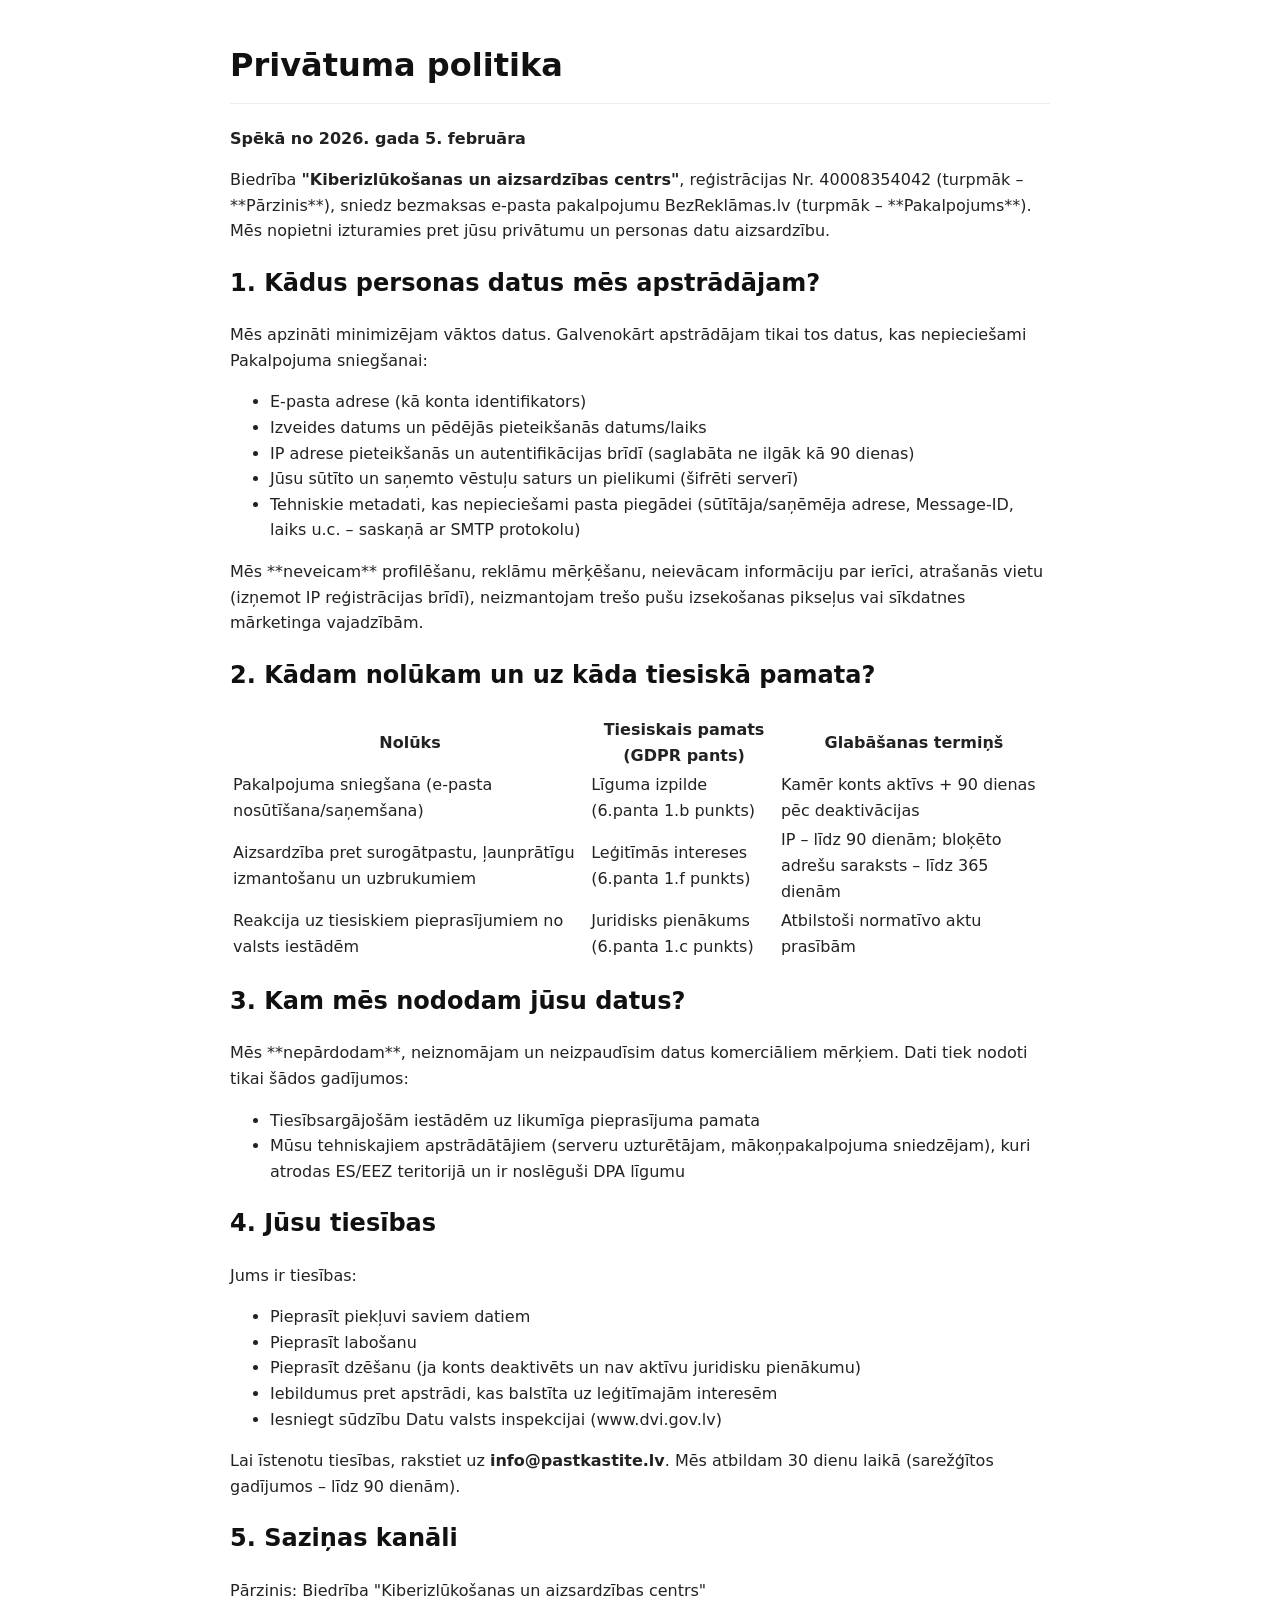
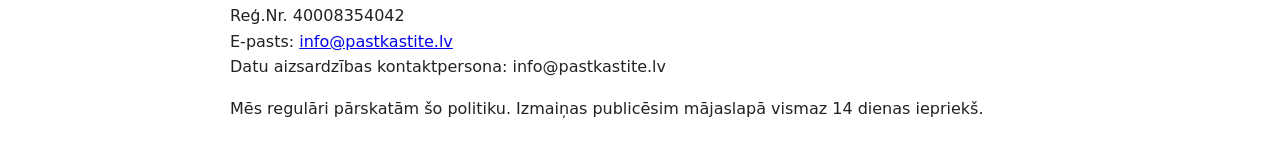
==== privacy.html @ 10760b5b "Add files via upload" ====
<!DOCTYPE html>
<html lang="lv">
<head>
  <meta charset="UTF-8">
  <meta name="viewport" content="width=device-width, initial-scale=1.0">
  <title>Privātuma politika — PASTKASTITE.LV</title>
  <style>
    body { font-family: system-ui, sans-serif; line-height: 1.6; max-width: 820px; margin: 40px auto; padding: 0 20px; color: #222; }
    h1, h2 { color: #111; }
    h1 { border-bottom: 1px solid #eee; padding-bottom: 12px; }
    .org { font-weight: bold; }
  </style>
</head>
<body>

<h1>Privātuma politika</h1>

<p><strong>Spēkā no 2026. gada 5. februāra</strong></p>

<p>Biedrība <span class="org">"Kiberizlūkošanas un aizsardzības centrs"</span>, reģistrācijas Nr. 40008354042 (turpmāk – **Pārzinis**), sniedz bezmaksas e-pasta pakalpojumu BezReklāmas.lv (turpmāk – **Pakalpojums**). Mēs nopietni izturamies pret jūsu privātumu un personas datu aizsardzību.</p>

<h2>1. Kādus personas datus mēs apstrādājam?</h2>

<p>Mēs apzināti minimizējam vāktos datus. Galvenokārt apstrādājam tikai tos datus, kas nepieciešami Pakalpojuma sniegšanai:</p>
<ul>
  <li>E-pasta adrese (kā konta identifikators)</li>
  <li>Izveides datums un pēdējās pieteikšanās datums/laiks</li>
  <li>IP adrese pieteikšanās un autentifikācijas brīdī (saglabāta ne ilgāk kā 90 dienas)</li>
  <li>Jūsu sūtīto un saņemto vēstuļu saturs un pielikumi (šifrēti serverī)</li>
  <li>Tehniskie metadati, kas nepieciešami pasta piegādei (sūtītāja/saņēmēja adrese, Message-ID, laiks u.c. – saskaņā ar SMTP protokolu)</li>
</ul>

<p>Mēs **neveicam** profilēšanu, reklāmu mērķēšanu, neievācam informāciju par ierīci, atrašanās vietu (izņemot IP reģistrācijas brīdī), neizmantojam trešo pušu izsekošanas pikseļus vai sīkdatnes mārketinga vajadzībām.</p>

<h2>2. Kādam nolūkam un uz kāda tiesiskā pamata?</h2>

<table>
  <tr><th>Nolūks</th><th>Tiesiskais pamats (GDPR pants)</th><th>Glabāšanas termiņš</th></tr>
  <tr><td>Pakalpojuma sniegšana (e-pasta nosūtīšana/saņemšana)</td><td>Līguma izpilde (6.panta 1.b punkts)</td><td>Kamēr konts aktīvs + 90 dienas pēc deaktivācijas</td></tr>
  <tr><td>Aizsardzība pret surogātpastu, ļaunprātīgu izmantošanu un uzbrukumiem</td><td>Leģitīmās intereses (6.panta 1.f punkts)</td><td>IP – līdz 90 dienām; bloķēto adrešu saraksts – līdz 365 dienām</td></tr>
  <tr><td>Reakcija uz tiesiskiem pieprasījumiem no valsts iestādēm</td><td>Juridisks pienākums (6.panta 1.c punkts)</td><td>Atbilstoši normatīvo aktu prasībām</td></tr>
</table>

<h2>3. Kam mēs nododam jūsu datus?</h2>

<p>Mēs **nepārdodam**, neiznomājam un neizpaudīsim datus komerciāliem mērķiem. Dati tiek nodoti tikai šādos gadījumos:</p>
<ul>
  <li>Tiesībsargājošām iestādēm uz likumīga pieprasījuma pamata</li>
  <li>Mūsu tehniskajiem apstrādātājiem (serveru uzturētājam, mākoņpakalpojuma sniedzējam), kuri atrodas ES/EEZ teritorijā un ir noslēguši DPA līgumu</li>
</ul>

<h2>4. Jūsu tiesības</h2>

<p>Jums ir tiesības:</p>
<ul>
  <li>Pieprasīt piekļuvi saviem datiem</li>
  <li>Pieprasīt labošanu</li>
  <li>Pieprasīt dzēšanu (ja konts deaktivēts un nav aktīvu juridisku pienākumu)</li>
  <li>Iebildumus pret apstrādi, kas balstīta uz leģitīmajām interesēm</li>
  <li>Iesniegt sūdzību Datu valsts inspekcijai (www.dvi.gov.lv)</li>
</ul>

<p>Lai īstenotu tiesības, rakstiet uz <strong>info@pastkastite.lv</strong>. Mēs atbildam 30 dienu laikā (sarežģītos gadījumos – līdz 90 dienām).</p>

<h2>5. Saziņas kanāli</h2>

<p>Pārzinis: Biedrība "Kiberizlūkošanas un aizsardzības centrs"<br>
Reģ.Nr. 40008354042<br>
E-pasts: <a href="mailto:info@pastkastite.lv">info@pastkastite.lv</a><br>
Datu aizsardzības kontaktpersona: info@pastkastite.lv</p>

<p>Mēs regulāri pārskatām šo politiku. Izmaiņas publicēsim mājaslapā vismaz 14 dienas iepriekš.</p>

</body>
</html>
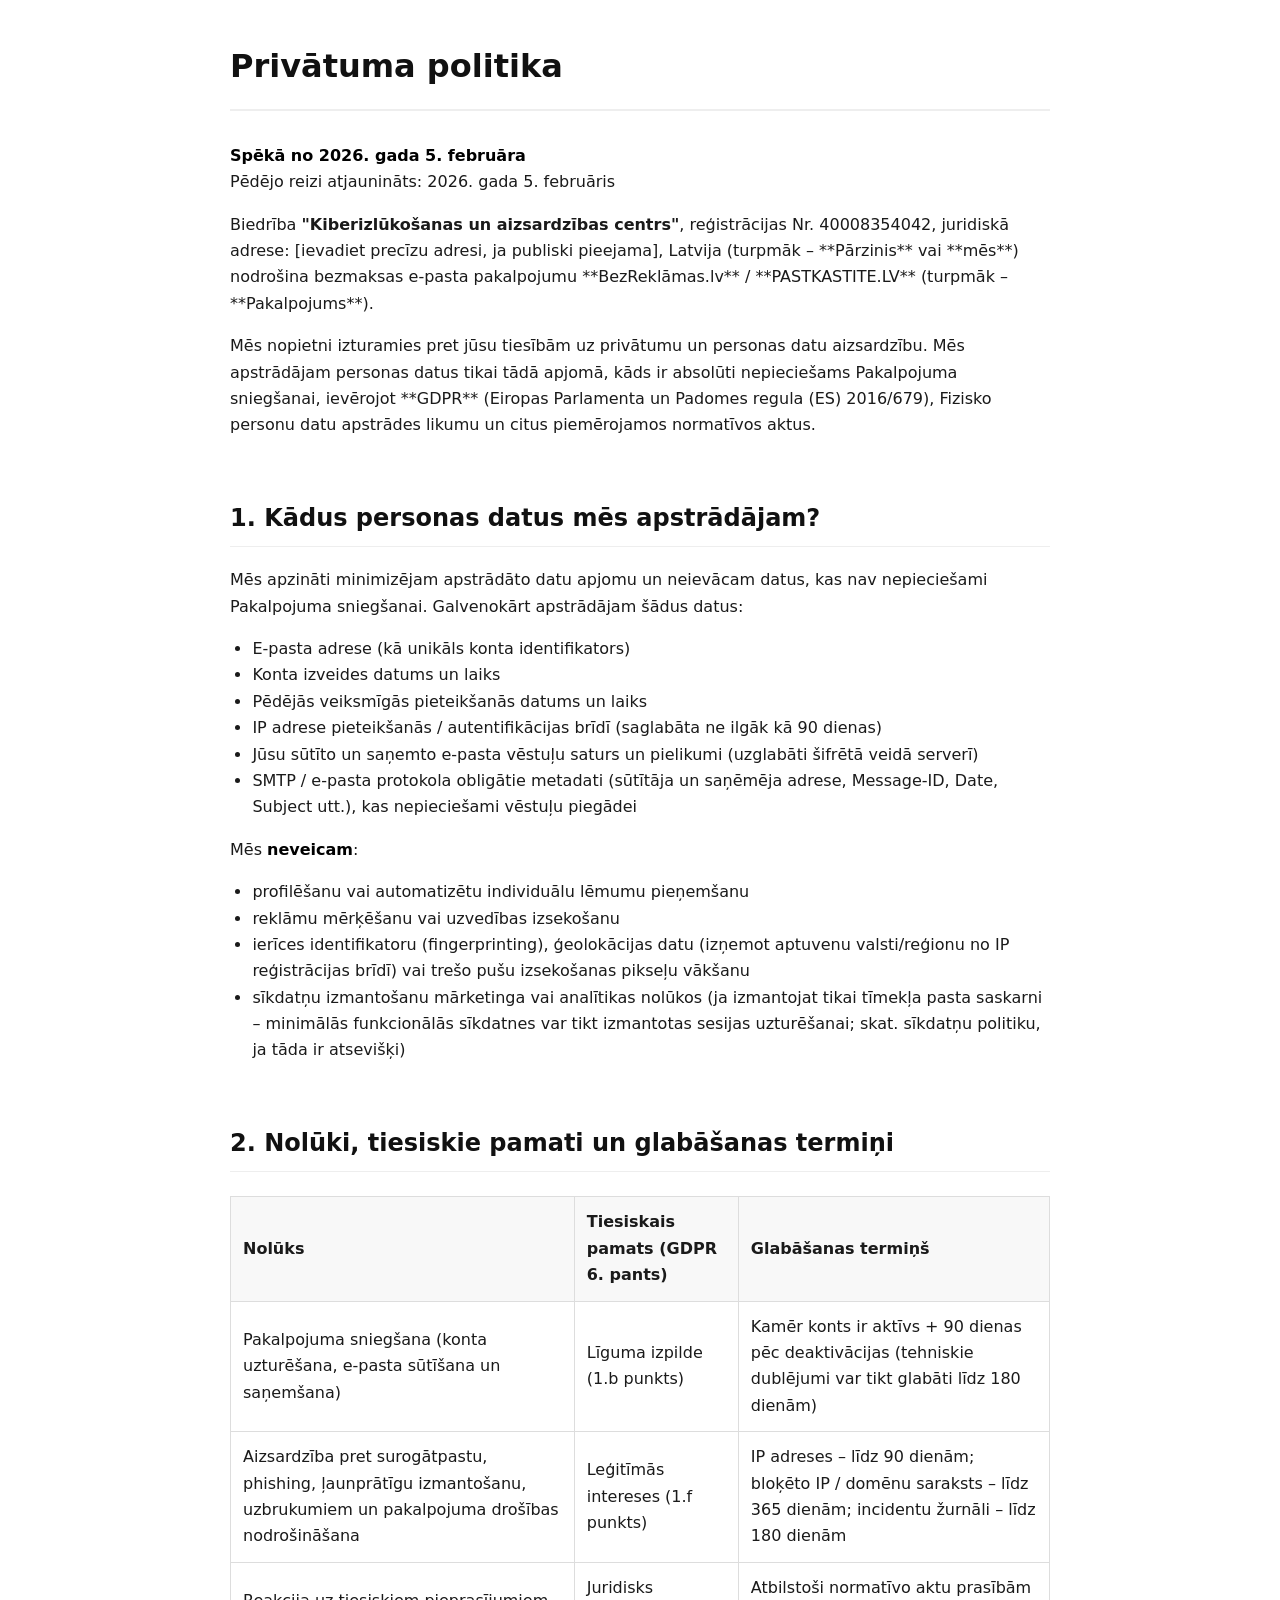
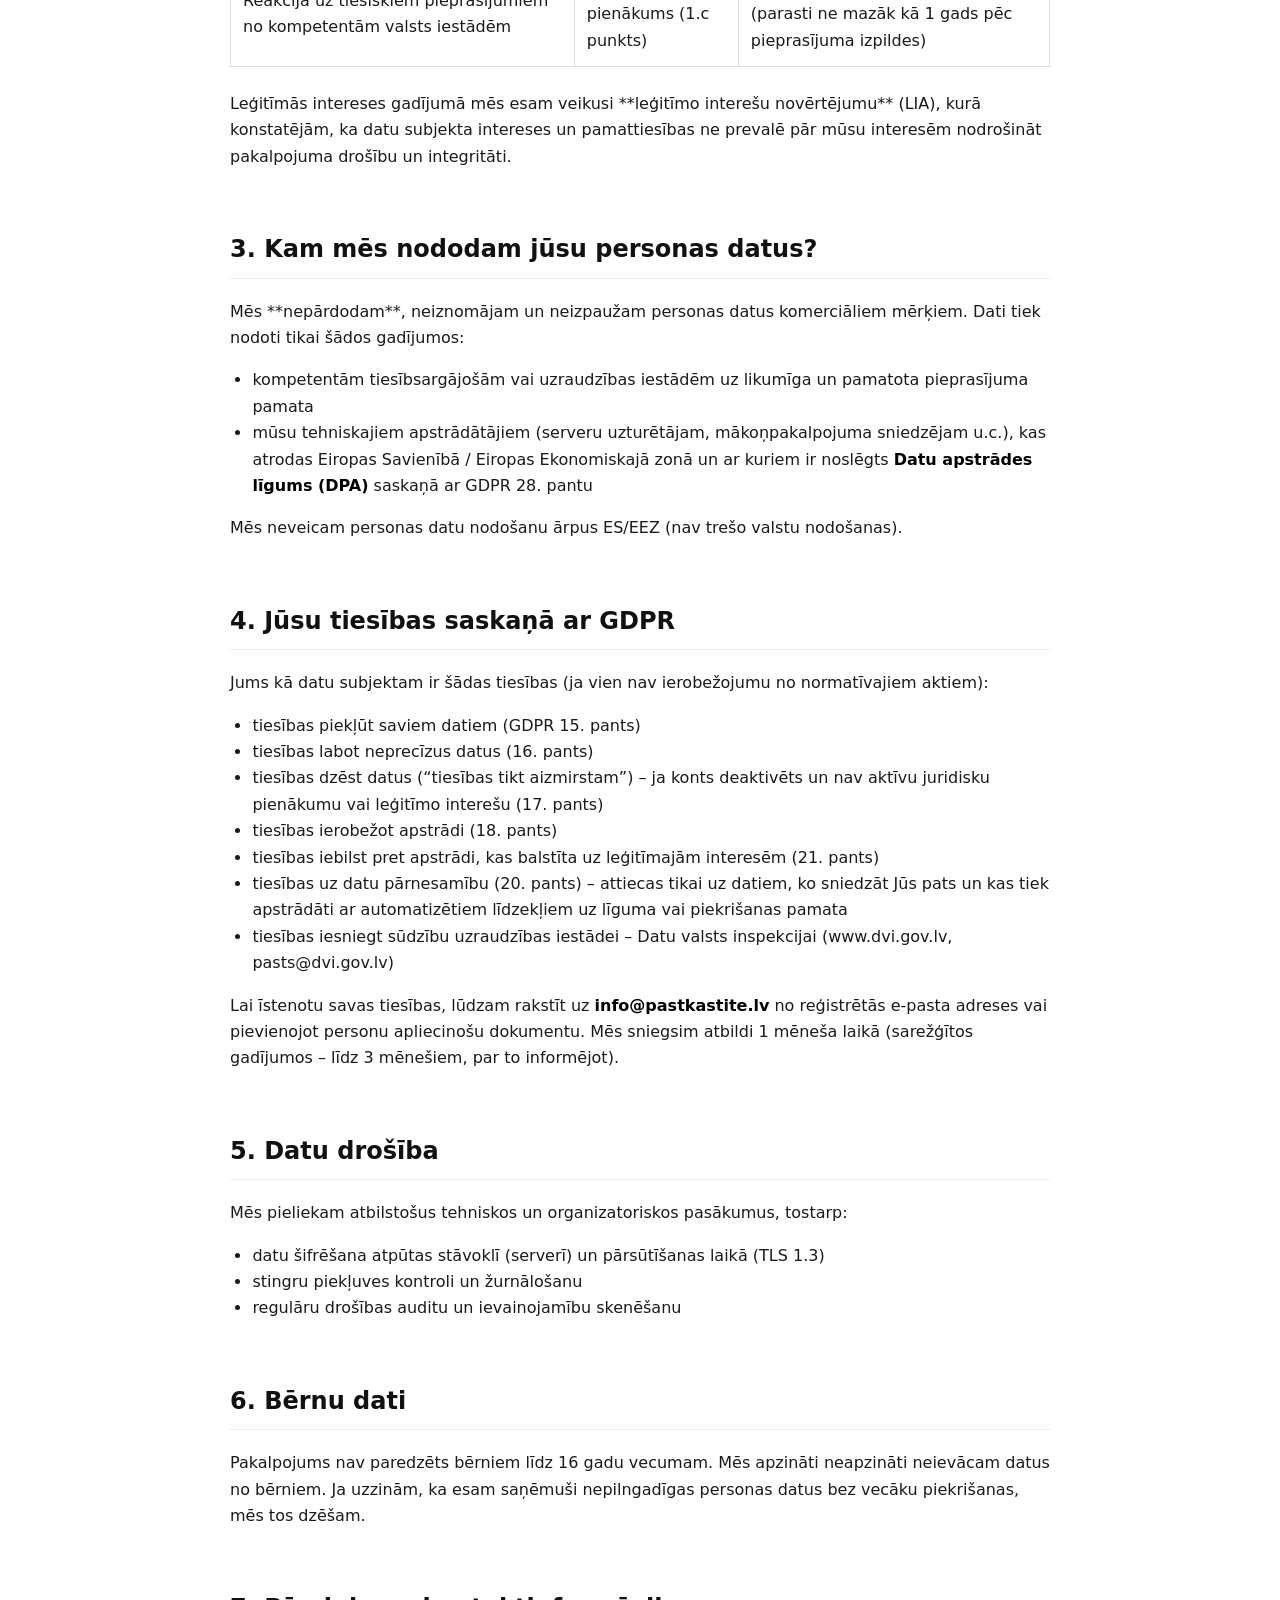
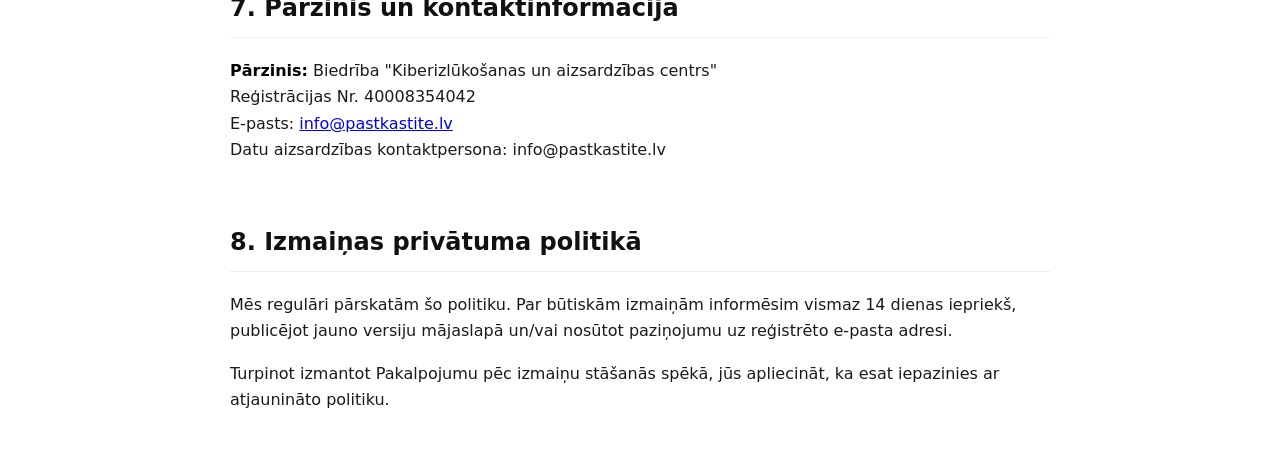
==== commit bde4fc62: "Update privacy.html" ====
--- a/privacy.html
+++ b/privacy.html
@@ -5,71 +5,113 @@
   <meta name="viewport" content="width=device-width, initial-scale=1.0">
   <title>Privātuma politika — PASTKASTITE.LV</title>
   <style>
-    body { font-family: system-ui, sans-serif; line-height: 1.6; max-width: 820px; margin: 40px auto; padding: 0 20px; color: #222; }
-    h1, h2 { color: #111; }
-    h1 { border-bottom: 1px solid #eee; padding-bottom: 12px; }
+    body { font-family: system-ui, -apple-system, sans-serif; line-height: 1.65; max-width: 820px; margin: 40px auto; padding: 0 20px; color: #1a1a1a; }
+    h1, h2, h3 { color: #111; }
+    h1 { border-bottom: 2px solid #eee; padding-bottom: 16px; margin-bottom: 32px; }
+    h2 { margin-top: 2.5em; border-bottom: 1px solid #eee; padding-bottom: 8px; }
+    table { border-collapse: collapse; width: 100%; margin: 1.5em 0; }
+    th, td { border: 1px solid #ddd; padding: 12px; text-align: left; }
+    th { background: #f8f8f8; font-weight: 600; }
     .org { font-weight: bold; }
+    ul { padding-left: 1.4em; margin: 1em 0; }
+    strong { color: #000; }
   </style>
 </head>
 <body>
 
 <h1>Privātuma politika</h1>
 
-<p><strong>Spēkā no 2026. gada 5. februāra</strong></p>
+<p><strong>Spēkā no 2026. gada 5. februāra</strong><br>
+Pēdējo reizi atjaunināts: 2026. gada 5. februāris</p>
 
-<p>Biedrība <span class="org">"Kiberizlūkošanas un aizsardzības centrs"</span>, reģistrācijas Nr. 40008354042 (turpmāk – **Pārzinis**), sniedz bezmaksas e-pasta pakalpojumu BezReklāmas.lv (turpmāk – **Pakalpojums**). Mēs nopietni izturamies pret jūsu privātumu un personas datu aizsardzību.</p>
+<p>Biedrība <span class="org">"Kiberizlūkošanas un aizsardzības centrs"</span>, reģistrācijas Nr. 40008354042, juridiskā adrese: [ievadiet precīzu adresi, ja publiski pieejama], Latvija (turpmāk – **Pārzinis** vai **mēs**) nodrošina bezmaksas e-pasta pakalpojumu **BezReklāmas.lv** / **PASTKASTITE.LV** (turpmāk – **Pakalpojums**).</p>
+
+<p>Mēs nopietni izturamies pret jūsu tiesībām uz privātumu un personas datu aizsardzību. Mēs apstrādājam personas datus tikai tādā apjomā, kāds ir absolūti nepieciešams Pakalpojuma sniegšanai, ievērojot **GDPR** (Eiropas Parlamenta un Padomes regula (ES) 2016/679), Fizisko personu datu apstrādes likumu un citus piemērojamos normatīvos aktus.</p>
 
 <h2>1. Kādus personas datus mēs apstrādājam?</h2>
 
-<p>Mēs apzināti minimizējam vāktos datus. Galvenokārt apstrādājam tikai tos datus, kas nepieciešami Pakalpojuma sniegšanai:</p>
+<p>Mēs apzināti minimizējam apstrādāto datu apjomu un neievācam datus, kas nav nepieciešami Pakalpojuma sniegšanai. Galvenokārt apstrādājam šādus datus:</p>
+
 <ul>
-  <li>E-pasta adrese (kā konta identifikators)</li>
-  <li>Izveides datums un pēdējās pieteikšanās datums/laiks</li>
-  <li>IP adrese pieteikšanās un autentifikācijas brīdī (saglabāta ne ilgāk kā 90 dienas)</li>
-  <li>Jūsu sūtīto un saņemto vēstuļu saturs un pielikumi (šifrēti serverī)</li>
-  <li>Tehniskie metadati, kas nepieciešami pasta piegādei (sūtītāja/saņēmēja adrese, Message-ID, laiks u.c. – saskaņā ar SMTP protokolu)</li>
+  <li>E-pasta adrese (kā unikāls konta identifikators)</li>
+  <li>Konta izveides datums un laiks</li>
+  <li>Pēdējās veiksmīgās pieteikšanās datums un laiks</li>
+  <li>IP adrese pieteikšanās / autentifikācijas brīdī (saglabāta ne ilgāk kā 90 dienas)</li>
+  <li>Jūsu sūtīto un saņemto e-pasta vēstuļu saturs un pielikumi (uzglabāti šifrētā veidā serverī)</li>
+  <li>SMTP / e-pasta protokola obligātie metadati (sūtītāja un saņēmēja adrese, Message-ID, Date, Subject utt.), kas nepieciešami vēstuļu piegādei</li>
 </ul>
 
-<p>Mēs **neveicam** profilēšanu, reklāmu mērķēšanu, neievācam informāciju par ierīci, atrašanās vietu (izņemot IP reģistrācijas brīdī), neizmantojam trešo pušu izsekošanas pikseļus vai sīkdatnes mārketinga vajadzībām.</p>
+<p>Mēs <strong>neveicam</strong>:</p>
+<ul>
+  <li>profilēšanu vai automatizētu individuālu lēmumu pieņemšanu</li>
+  <li>reklāmu mērķēšanu vai uzvedības izsekošanu</li>
+  <li>ierīces identifikatoru (fingerprinting), ģeolokācijas datu (izņemot aptuvenu valsti/reģionu no IP reģistrācijas brīdī) vai trešo pušu izsekošanas pikseļu vākšanu</li>
+  <li>sīkdatņu izmantošanu mārketinga vai analītikas nolūkos (ja izmantojat tikai tīmekļa pasta saskarni – minimālās funkcionālās sīkdatnes var tikt izmantotas sesijas uzturēšanai; skat. sīkdatņu politiku, ja tāda ir atsevišķi)</li>
+</ul>
 
-<h2>2. Kādam nolūkam un uz kāda tiesiskā pamata?</h2>
+<h2>2. Nolūki, tiesiskie pamati un glabāšanas termiņi</h2>
 
 <table>
-  <tr><th>Nolūks</th><th>Tiesiskais pamats (GDPR pants)</th><th>Glabāšanas termiņš</th></tr>
-  <tr><td>Pakalpojuma sniegšana (e-pasta nosūtīšana/saņemšana)</td><td>Līguma izpilde (6.panta 1.b punkts)</td><td>Kamēr konts aktīvs + 90 dienas pēc deaktivācijas</td></tr>
-  <tr><td>Aizsardzība pret surogātpastu, ļaunprātīgu izmantošanu un uzbrukumiem</td><td>Leģitīmās intereses (6.panta 1.f punkts)</td><td>IP – līdz 90 dienām; bloķēto adrešu saraksts – līdz 365 dienām</td></tr>
-  <tr><td>Reakcija uz tiesiskiem pieprasījumiem no valsts iestādēm</td><td>Juridisks pienākums (6.panta 1.c punkts)</td><td>Atbilstoši normatīvo aktu prasībām</td></tr>
+  <tr><th>Nolūks</th><th>Tiesiskais pamats (GDPR 6. pants)</th><th>Glabāšanas termiņš</th></tr>
+  <tr><td>Pakalpojuma sniegšana (konta uzturēšana, e-pasta sūtīšana un saņemšana)</td><td>Līguma izpilde (1.b punkts)</td><td>Kamēr konts ir aktīvs + 90 dienas pēc deaktivācijas (tehniskie dublējumi var tikt glabāti līdz 180 dienām)</td></tr>
+  <tr><td>Aizsardzība pret surogātpastu, phishing, ļaunprātīgu izmantošanu, uzbrukumiem un pakalpojuma drošības nodrošināšana</td><td>Leģitīmās intereses (1.f punkts)</td><td>IP adreses – līdz 90 dienām; bloķēto IP / domēnu saraksts – līdz 365 dienām; incidentu žurnāli – līdz 180 dienām</td></tr>
+  <tr><td>Reakcija uz tiesiskiem pieprasījumiem no kompetentām valsts iestādēm</td><td>Juridisks pienākums (1.c punkts)</td><td>Atbilstoši normatīvo aktu prasībām (parasti ne mazāk kā 1 gads pēc pieprasījuma izpildes)</td></tr>
 </table>
 
-<h2>3. Kam mēs nododam jūsu datus?</h2>
+<p>Leģitīmās intereses gadījumā mēs esam veikusi **leģitīmo interešu novērtējumu** (LIA), kurā konstatējām, ka datu subjekta intereses un pamattiesības ne prevalē pār mūsu interesēm nodrošināt pakalpojuma drošību un integritāti.</p>
 
-<p>Mēs **nepārdodam**, neiznomājam un neizpaudīsim datus komerciāliem mērķiem. Dati tiek nodoti tikai šādos gadījumos:</p>
+<h2>3. Kam mēs nododam jūsu personas datus?</h2>
+
+<p>Mēs **nepārdodam**, neiznomājam un neizpaužam personas datus komerciāliem mērķiem. Dati tiek nodoti tikai šādos gadījumos:</p>
+
 <ul>
-  <li>Tiesībsargājošām iestādēm uz likumīga pieprasījuma pamata</li>
-  <li>Mūsu tehniskajiem apstrādātājiem (serveru uzturētājam, mākoņpakalpojuma sniedzējam), kuri atrodas ES/EEZ teritorijā un ir noslēguši DPA līgumu</li>
+  <li>kompetentām tiesībsargājošām vai uzraudzības iestādēm uz likumīga un pamatota pieprasījuma pamata</li>
+  <li>mūsu tehniskajiem apstrādātājiem (serveru uzturētājam, mākoņpakalpojuma sniedzējam u.c.), kas atrodas Eiropas Savienībā / Eiropas Ekonomiskajā zonā un ar kuriem ir noslēgts <strong>Datu apstrādes līgums (DPA)</strong> saskaņā ar GDPR 28. pantu</li>
 </ul>
 
-<h2>4. Jūsu tiesības</h2>
+<p>Mēs neveicam personas datu nodošanu ārpus ES/EEZ (nav trešo valstu nodošanas).</p>
 
-<p>Jums ir tiesības:</p>
+<h2>4. Jūsu tiesības saskaņā ar GDPR</h2>
+
+<p>Jums kā datu subjektam ir šādas tiesības (ja vien nav ierobežojumu no normatīvajiem aktiem):</p>
+
 <ul>
-  <li>Pieprasīt piekļuvi saviem datiem</li>
-  <li>Pieprasīt labošanu</li>
-  <li>Pieprasīt dzēšanu (ja konts deaktivēts un nav aktīvu juridisku pienākumu)</li>
-  <li>Iebildumus pret apstrādi, kas balstīta uz leģitīmajām interesēm</li>
-  <li>Iesniegt sūdzību Datu valsts inspekcijai (www.dvi.gov.lv)</li>
+  <li>tiesības piekļūt saviem datiem (GDPR 15. pants)</li>
+  <li>tiesības labot neprecīzus datus (16. pants)</li>
+  <li>tiesības dzēst datus (“tiesības tikt aizmirstam”) – ja konts deaktivēts un nav aktīvu juridisku pienākumu vai leģitīmo interešu (17. pants)</li>
+  <li>tiesības ierobežot apstrādi (18. pants)</li>
+  <li>tiesības iebilst pret apstrādi, kas balstīta uz leģitīmajām interesēm (21. pants)</li>
+  <li>tiesības uz datu pārnesamību (20. pants) – attiecas tikai uz datiem, ko sniedzāt Jūs pats un kas tiek apstrādāti ar automatizētiem līdzekļiem uz līguma vai piekrišanas pamata</li>
+  <li>tiesības iesniegt sūdzību uzraudzības iestādei – Datu valsts inspekcijai (www.dvi.gov.lv, pasts@dvi.gov.lv)</li>
 </ul>
 
-<p>Lai īstenotu tiesības, rakstiet uz <strong>info@pastkastite.lv</strong>. Mēs atbildam 30 dienu laikā (sarežģītos gadījumos – līdz 90 dienām).</p>
+<p>Lai īstenotu savas tiesības, lūdzam rakstīt uz <strong>info@pastkastite.lv</strong> no reģistrētās e-pasta adreses vai pievienojot personu apliecinošu dokumentu. Mēs sniegsim atbildi 1 mēneša laikā (sarežģītos gadījumos – līdz 3 mēnešiem, par to informējot).</p>
 
-<h2>5. Saziņas kanāli</h2>
+<h2>5. Datu drošība</h2>
 
-<p>Pārzinis: Biedrība "Kiberizlūkošanas un aizsardzības centrs"<br>
-Reģ.Nr. 40008354042<br>
+<p>Mēs pieliekam atbilstošus tehniskos un organizatoriskos pasākumus, tostarp:</p>
+<ul>
+  <li>datu šifrēšana atpūtas stāvoklī (serverī) un pārsūtīšanas laikā (TLS 1.3)</li>
+  <li>stingru piekļuves kontroli un žurnālošanu</li>
+  <li>regulāru drošības auditu un ievainojamību skenēšanu</li>
+</ul>
+
+<h2>6. Bērnu dati</h2>
+
+<p>Pakalpojums nav paredzēts bērniem līdz 16 gadu vecumam. Mēs apzināti neapzināti neievācam datus no bērniem. Ja uzzinām, ka esam saņēmuši nepilngadīgas personas datus bez vecāku piekrišanas, mēs tos dzēšam.</p>
+
+<h2>7. Pārzinis un kontaktinformācija</h2>
+
+<p><strong>Pārzinis:</strong> Biedrība "Kiberizlūkošanas un aizsardzības centrs"<br>
+Reģistrācijas Nr. 40008354042<br>
 E-pasts: <a href="mailto:info@pastkastite.lv">info@pastkastite.lv</a><br>
 Datu aizsardzības kontaktpersona: info@pastkastite.lv</p>
 
-<p>Mēs regulāri pārskatām šo politiku. Izmaiņas publicēsim mājaslapā vismaz 14 dienas iepriekš.</p>
+<h2>8. Izmaiņas privātuma politikā</h2>
+
+<p>Mēs regulāri pārskatām šo politiku. Par būtiskām izmaiņām informēsim vismaz 14 dienas iepriekš, publicējot jauno versiju mājaslapā un/vai nosūtot paziņojumu uz reģistrēto e-pasta adresi.</p>
+
+<p>Turpinot izmantot Pakalpojumu pēc izmaiņu stāšanās spēkā, jūs apliecināt, ka esat iepazinies ar atjaunināto politiku.</p>
 
 </body>
-</html>+</html>
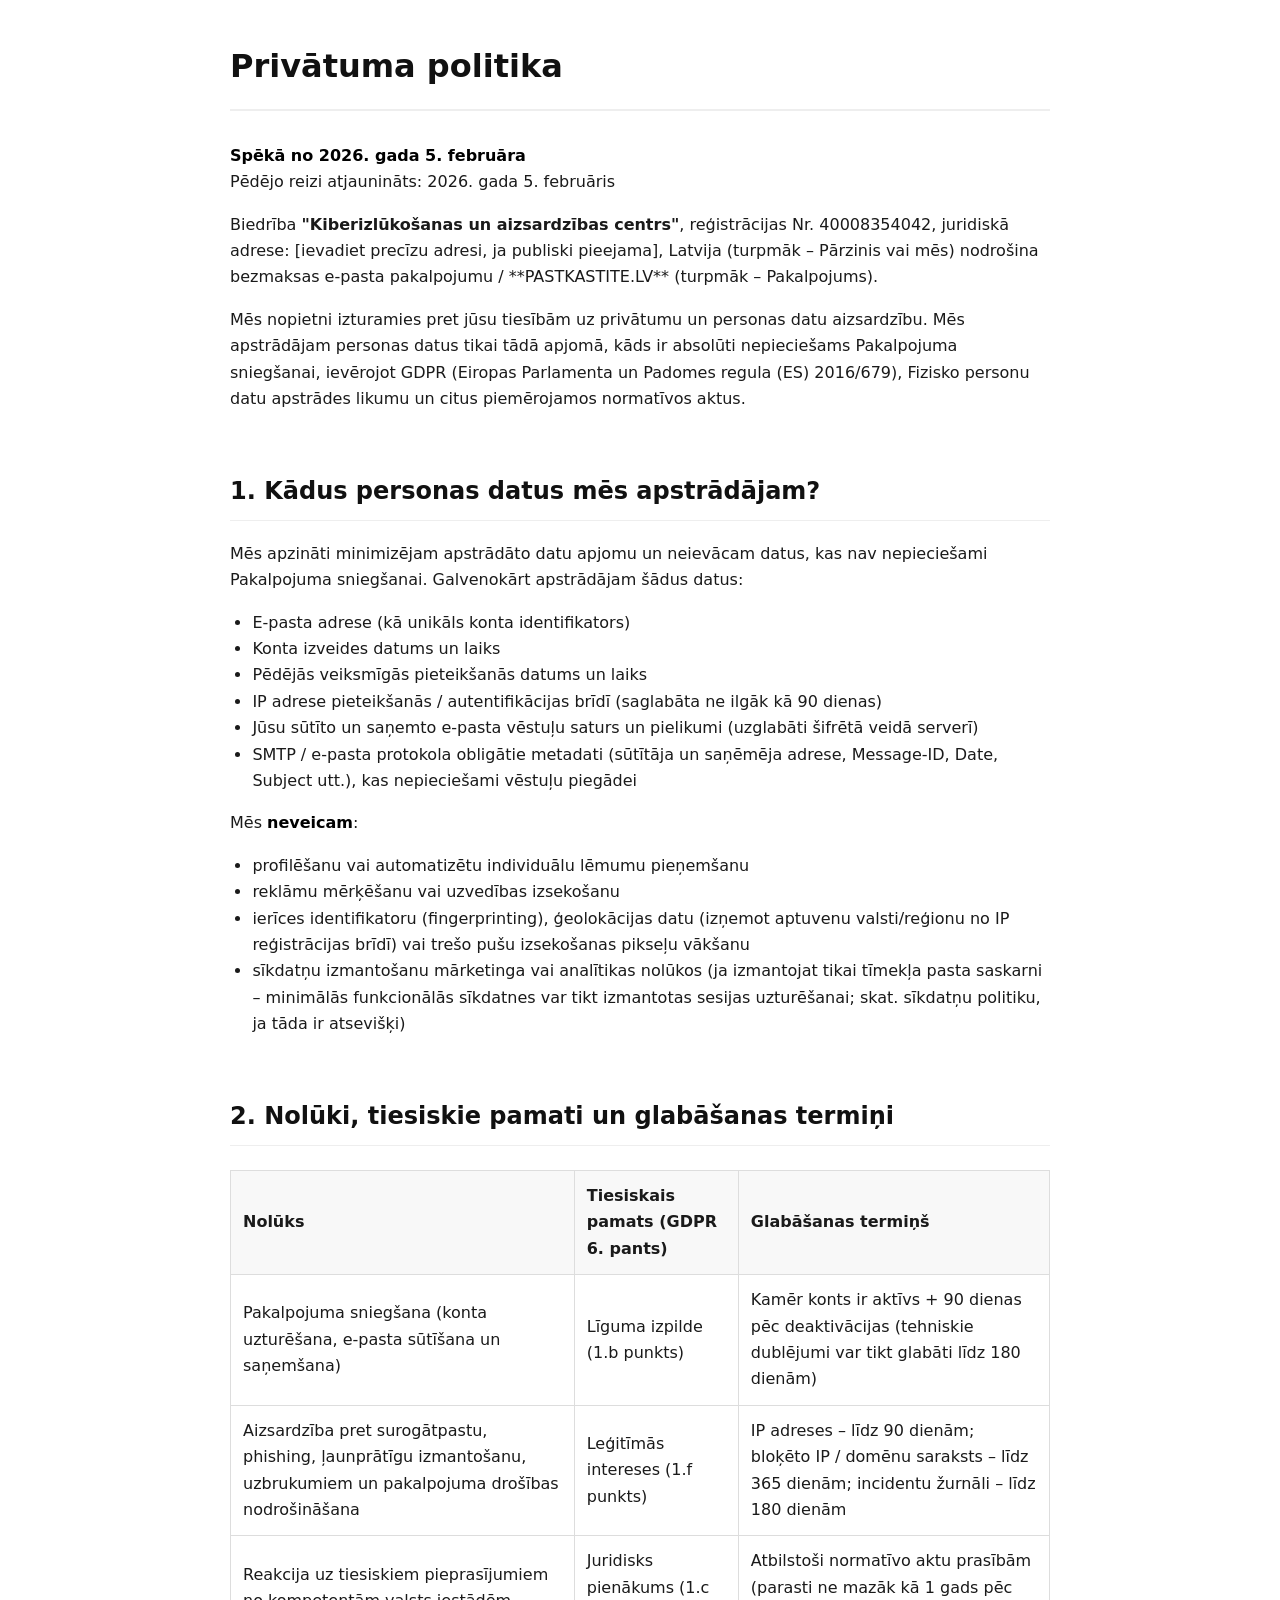
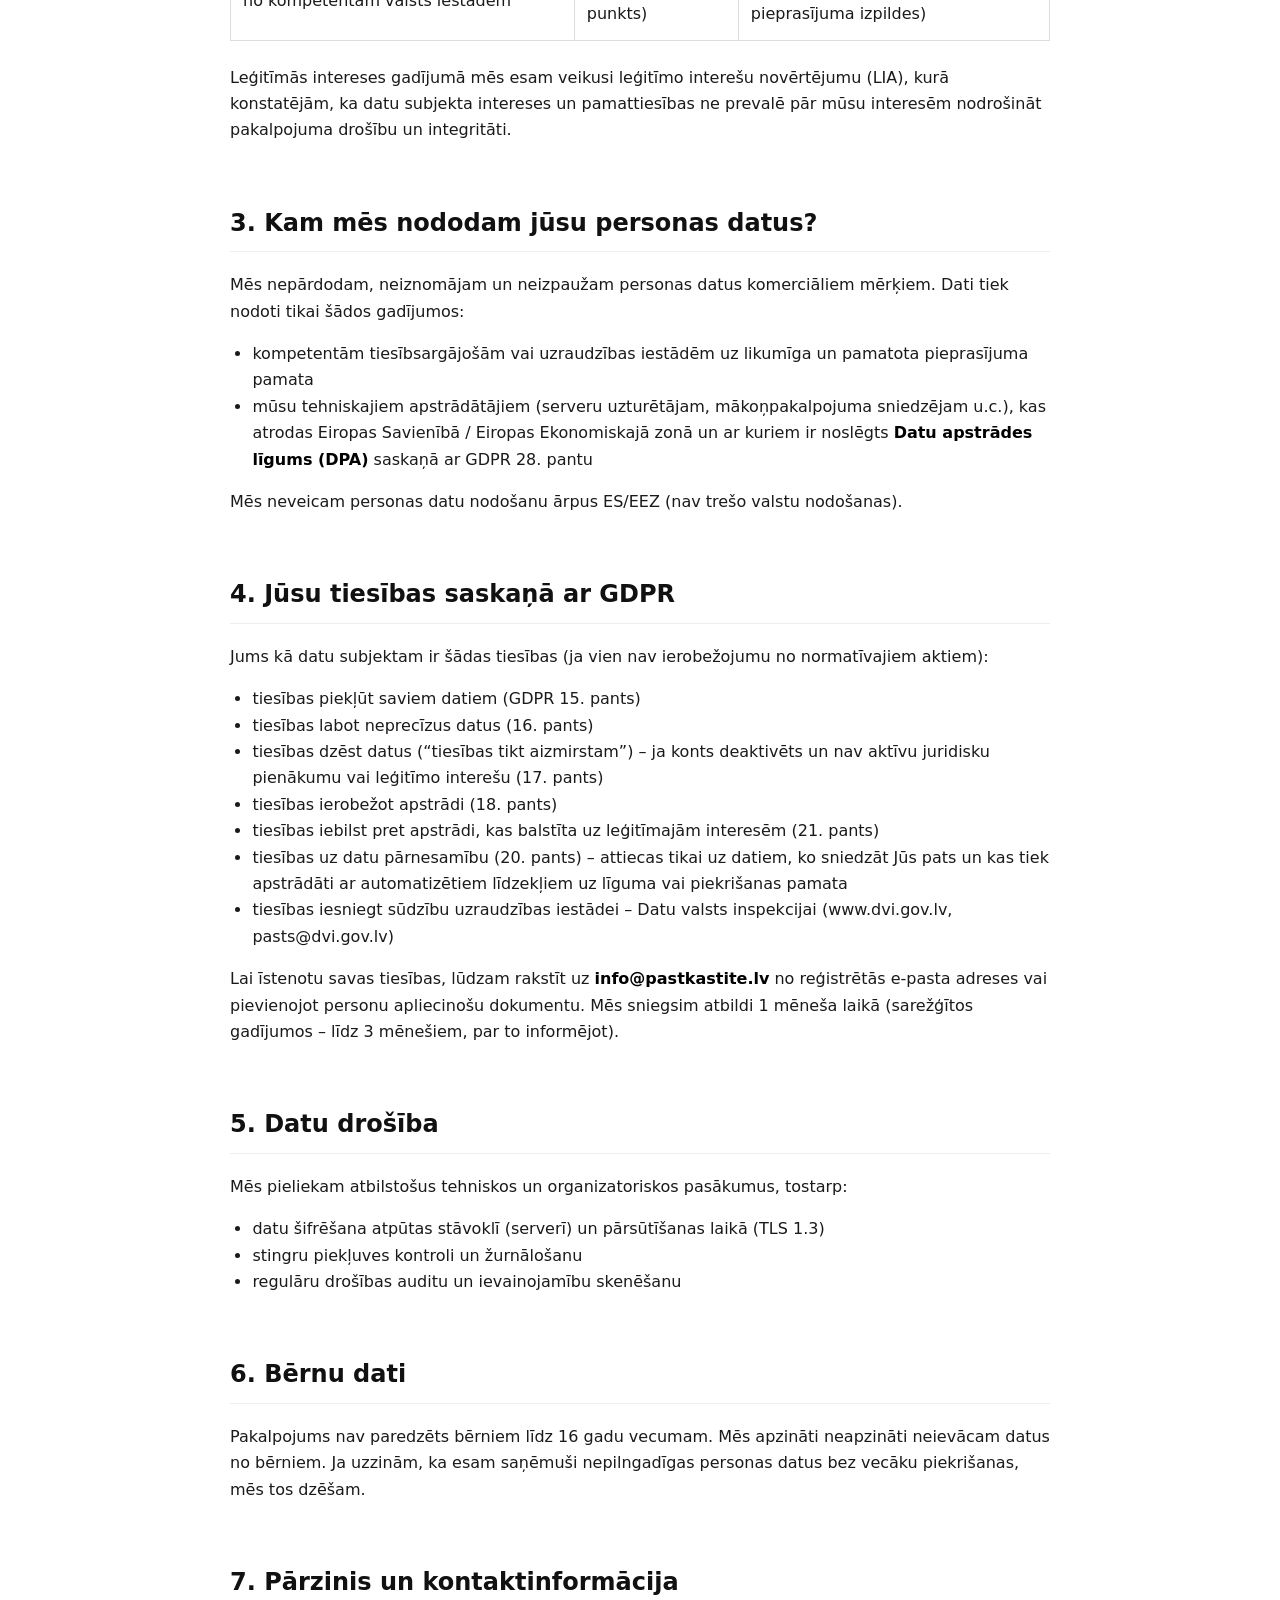
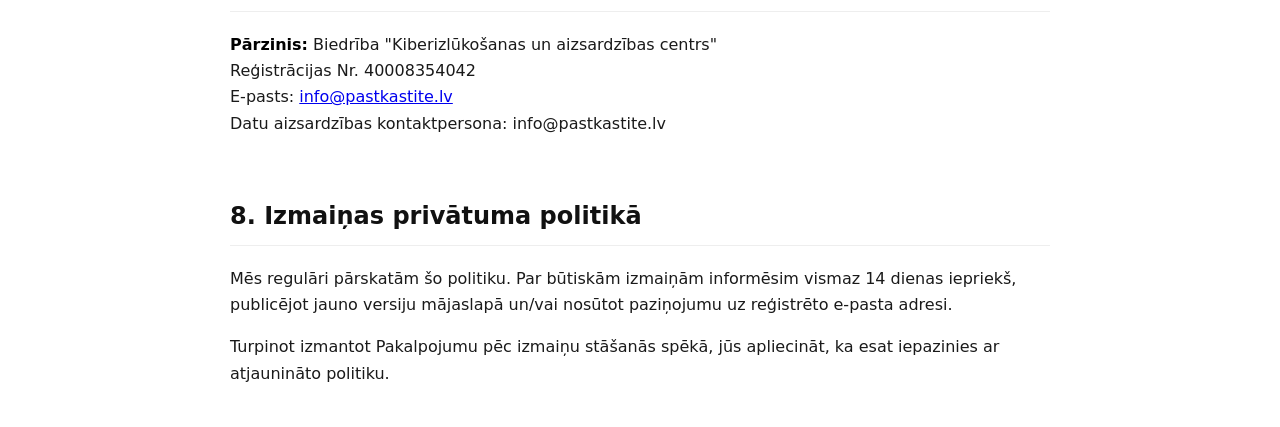
==== commit 944d72fb: "Update privacy.html" ====
--- a/privacy.html
+++ b/privacy.html
@@ -24,9 +24,9 @@
 <p><strong>Spēkā no 2026. gada 5. februāra</strong><br>
 Pēdējo reizi atjaunināts: 2026. gada 5. februāris</p>
 
-<p>Biedrība <span class="org">"Kiberizlūkošanas un aizsardzības centrs"</span>, reģistrācijas Nr. 40008354042, juridiskā adrese: [ievadiet precīzu adresi, ja publiski pieejama], Latvija (turpmāk – **Pārzinis** vai **mēs**) nodrošina bezmaksas e-pasta pakalpojumu **BezReklāmas.lv** / **PASTKASTITE.LV** (turpmāk – **Pakalpojums**).</p>
+<p>Biedrība <span class="org">"Kiberizlūkošanas un aizsardzības centrs"</span>, reģistrācijas Nr. 40008354042, juridiskā adrese: [ievadiet precīzu adresi, ja publiski pieejama], Latvija (turpmāk – Pārzinis vai mēs) nodrošina bezmaksas e-pasta pakalpojumu / **PASTKASTITE.LV** (turpmāk – Pakalpojums).</p>
 
-<p>Mēs nopietni izturamies pret jūsu tiesībām uz privātumu un personas datu aizsardzību. Mēs apstrādājam personas datus tikai tādā apjomā, kāds ir absolūti nepieciešams Pakalpojuma sniegšanai, ievērojot **GDPR** (Eiropas Parlamenta un Padomes regula (ES) 2016/679), Fizisko personu datu apstrādes likumu un citus piemērojamos normatīvos aktus.</p>
+<p>Mēs nopietni izturamies pret jūsu tiesībām uz privātumu un personas datu aizsardzību. Mēs apstrādājam personas datus tikai tādā apjomā, kāds ir absolūti nepieciešams Pakalpojuma sniegšanai, ievērojot GDPR (Eiropas Parlamenta un Padomes regula (ES) 2016/679), Fizisko personu datu apstrādes likumu un citus piemērojamos normatīvos aktus.</p>
 
 <h2>1. Kādus personas datus mēs apstrādājam?</h2>
 
@@ -58,11 +58,11 @@
   <tr><td>Reakcija uz tiesiskiem pieprasījumiem no kompetentām valsts iestādēm</td><td>Juridisks pienākums (1.c punkts)</td><td>Atbilstoši normatīvo aktu prasībām (parasti ne mazāk kā 1 gads pēc pieprasījuma izpildes)</td></tr>
 </table>
 
-<p>Leģitīmās intereses gadījumā mēs esam veikusi **leģitīmo interešu novērtējumu** (LIA), kurā konstatējām, ka datu subjekta intereses un pamattiesības ne prevalē pār mūsu interesēm nodrošināt pakalpojuma drošību un integritāti.</p>
+<p>Leģitīmās intereses gadījumā mēs esam veikusi leģitīmo interešu novērtējumu (LIA), kurā konstatējām, ka datu subjekta intereses un pamattiesības ne prevalē pār mūsu interesēm nodrošināt pakalpojuma drošību un integritāti.</p>
 
 <h2>3. Kam mēs nododam jūsu personas datus?</h2>
 
-<p>Mēs **nepārdodam**, neiznomājam un neizpaužam personas datus komerciāliem mērķiem. Dati tiek nodoti tikai šādos gadījumos:</p>
+<p>Mēs nepārdodam, neiznomājam un neizpaužam personas datus komerciāliem mērķiem. Dati tiek nodoti tikai šādos gadījumos:</p>
 
 <ul>
   <li>kompetentām tiesībsargājošām vai uzraudzības iestādēm uz likumīga un pamatota pieprasījuma pamata</li>
@@ -115,3 +115,4 @@
 
 </body>
 </html>
+
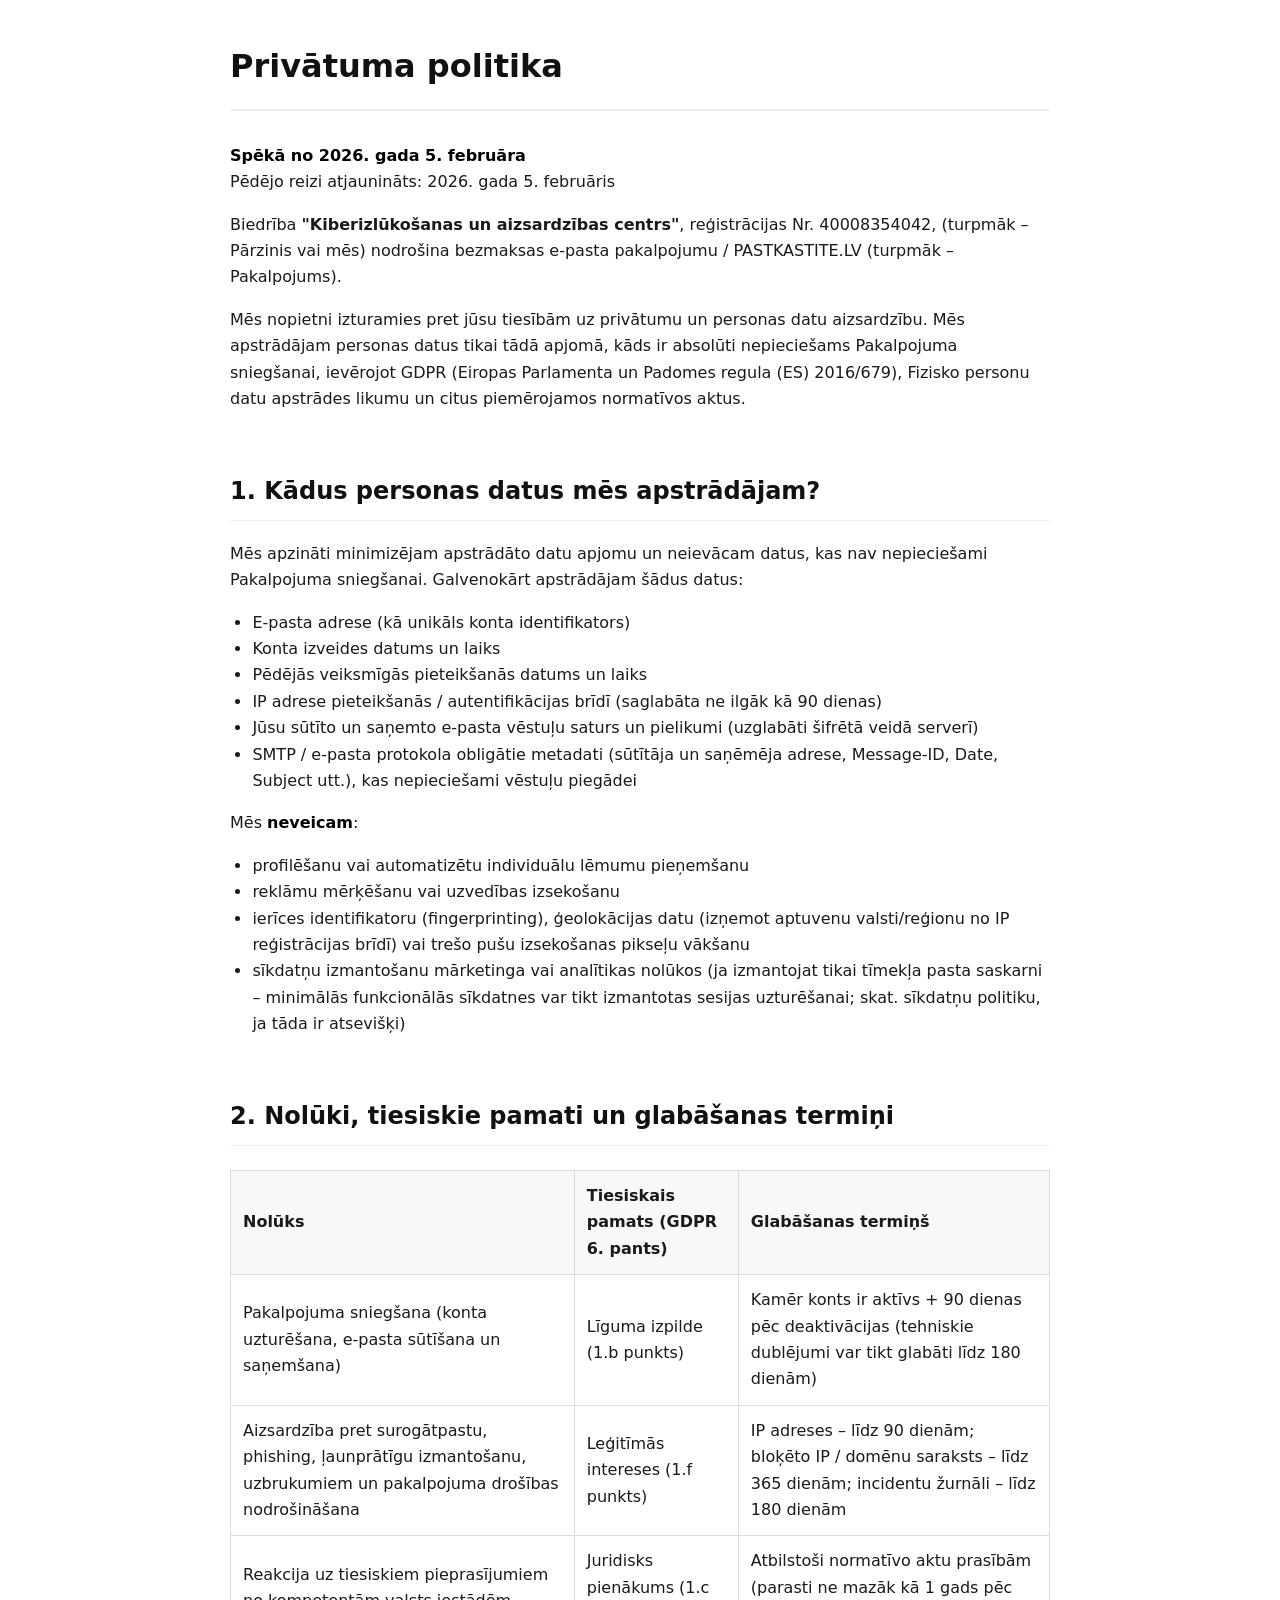
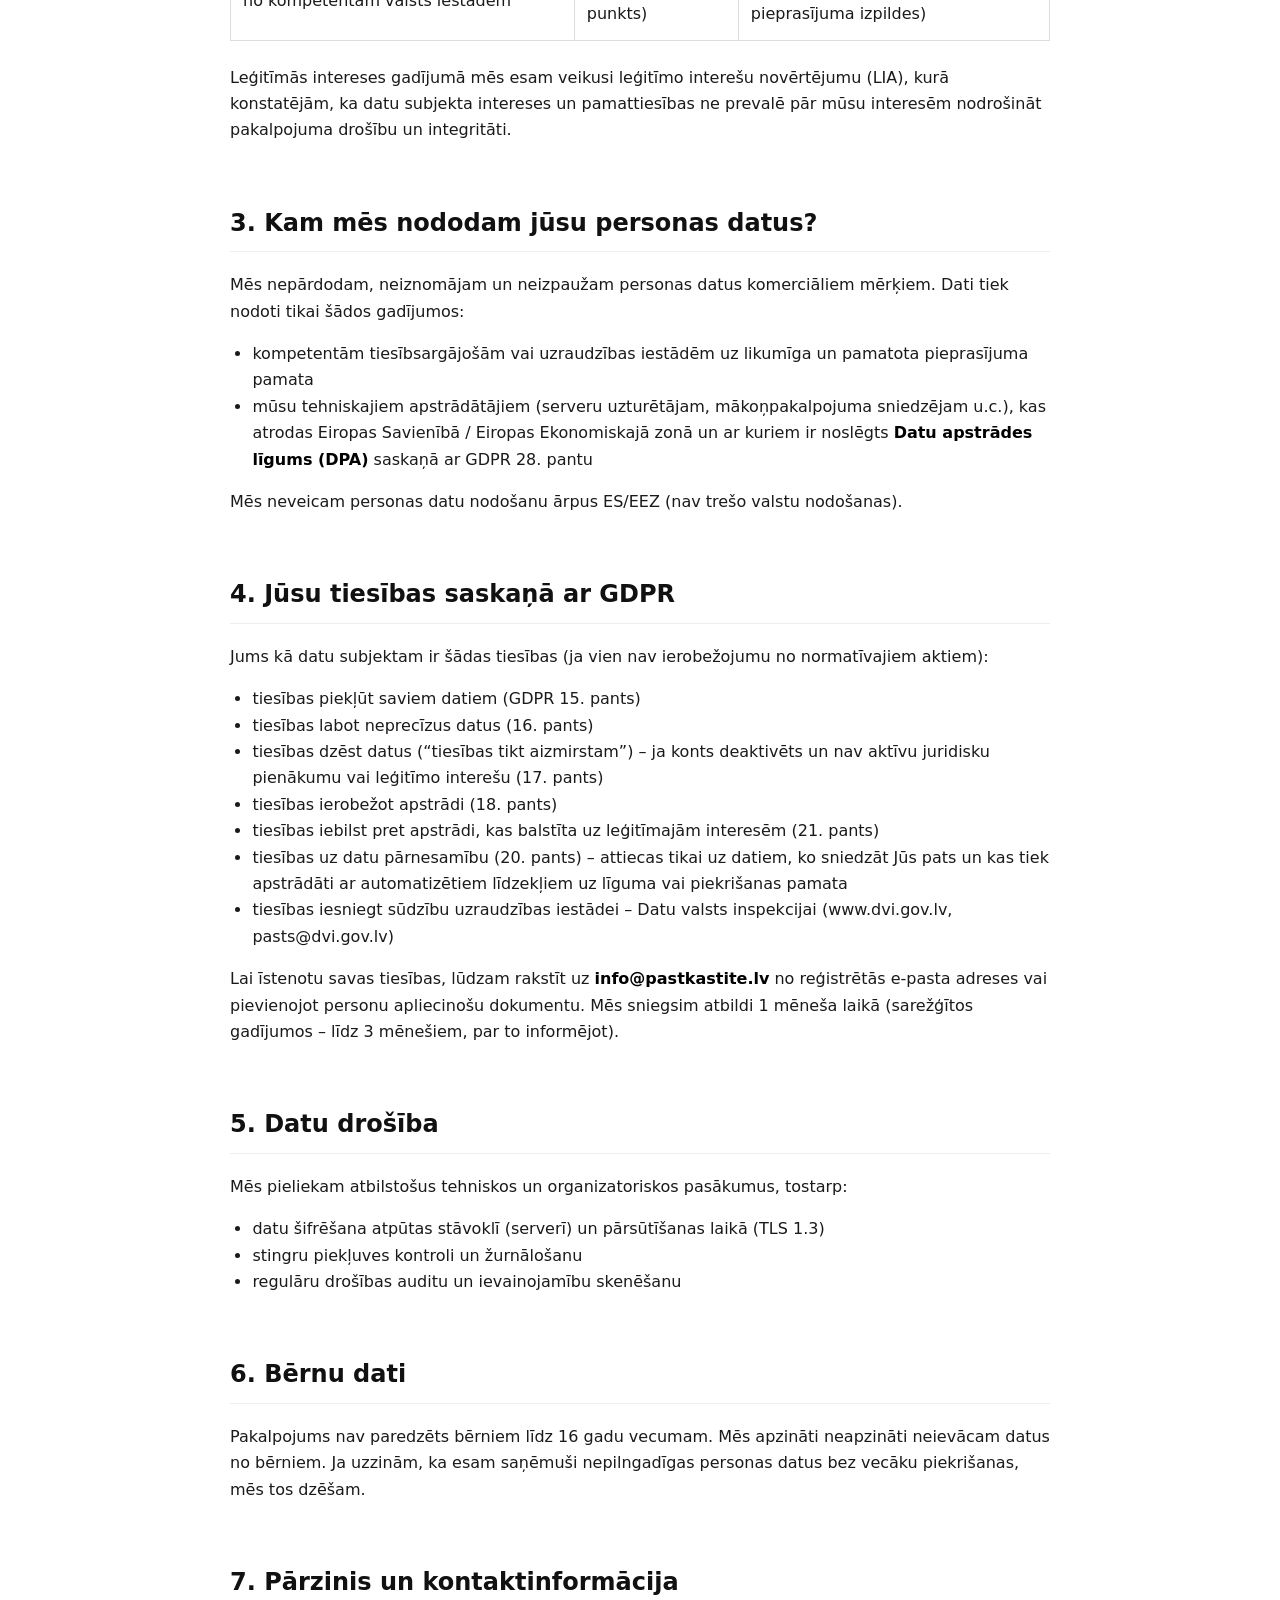
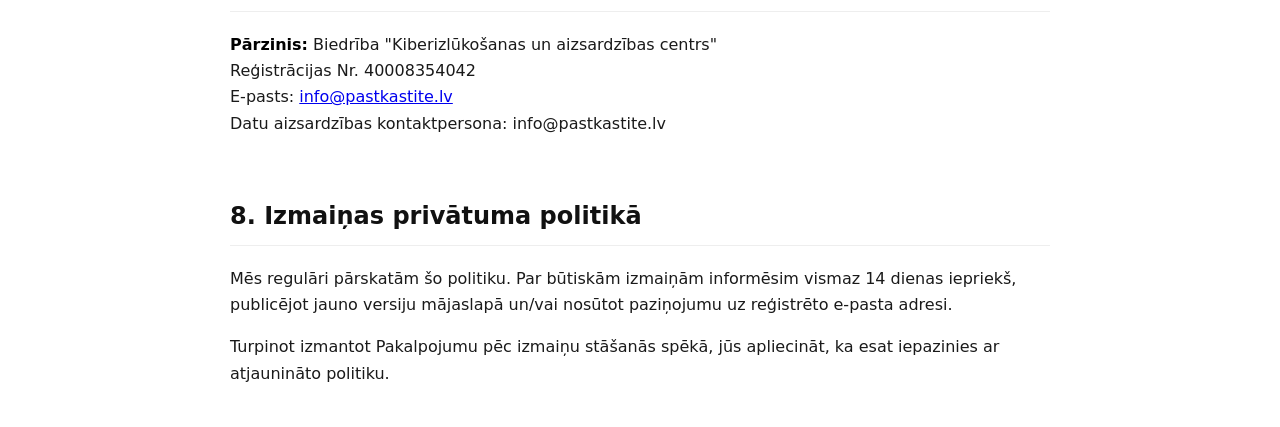
==== commit 9d46e2bf: "Update privacy.html" ====
--- a/privacy.html
+++ b/privacy.html
@@ -24,7 +24,7 @@
 <p><strong>Spēkā no 2026. gada 5. februāra</strong><br>
 Pēdējo reizi atjaunināts: 2026. gada 5. februāris</p>
 
-<p>Biedrība <span class="org">"Kiberizlūkošanas un aizsardzības centrs"</span>, reģistrācijas Nr. 40008354042, juridiskā adrese: [ievadiet precīzu adresi, ja publiski pieejama], Latvija (turpmāk – Pārzinis vai mēs) nodrošina bezmaksas e-pasta pakalpojumu / **PASTKASTITE.LV** (turpmāk – Pakalpojums).</p>
+<p>Biedrība <span class="org">"Kiberizlūkošanas un aizsardzības centrs"</span>, reģistrācijas Nr. 40008354042, (turpmāk – Pārzinis vai mēs) nodrošina bezmaksas e-pasta pakalpojumu / PASTKASTITE.LV (turpmāk – Pakalpojums).</p>
 
 <p>Mēs nopietni izturamies pret jūsu tiesībām uz privātumu un personas datu aizsardzību. Mēs apstrādājam personas datus tikai tādā apjomā, kāds ir absolūti nepieciešams Pakalpojuma sniegšanai, ievērojot GDPR (Eiropas Parlamenta un Padomes regula (ES) 2016/679), Fizisko personu datu apstrādes likumu un citus piemērojamos normatīvos aktus.</p>
 
@@ -116,3 +116,4 @@
 </body>
 </html>
 
+
